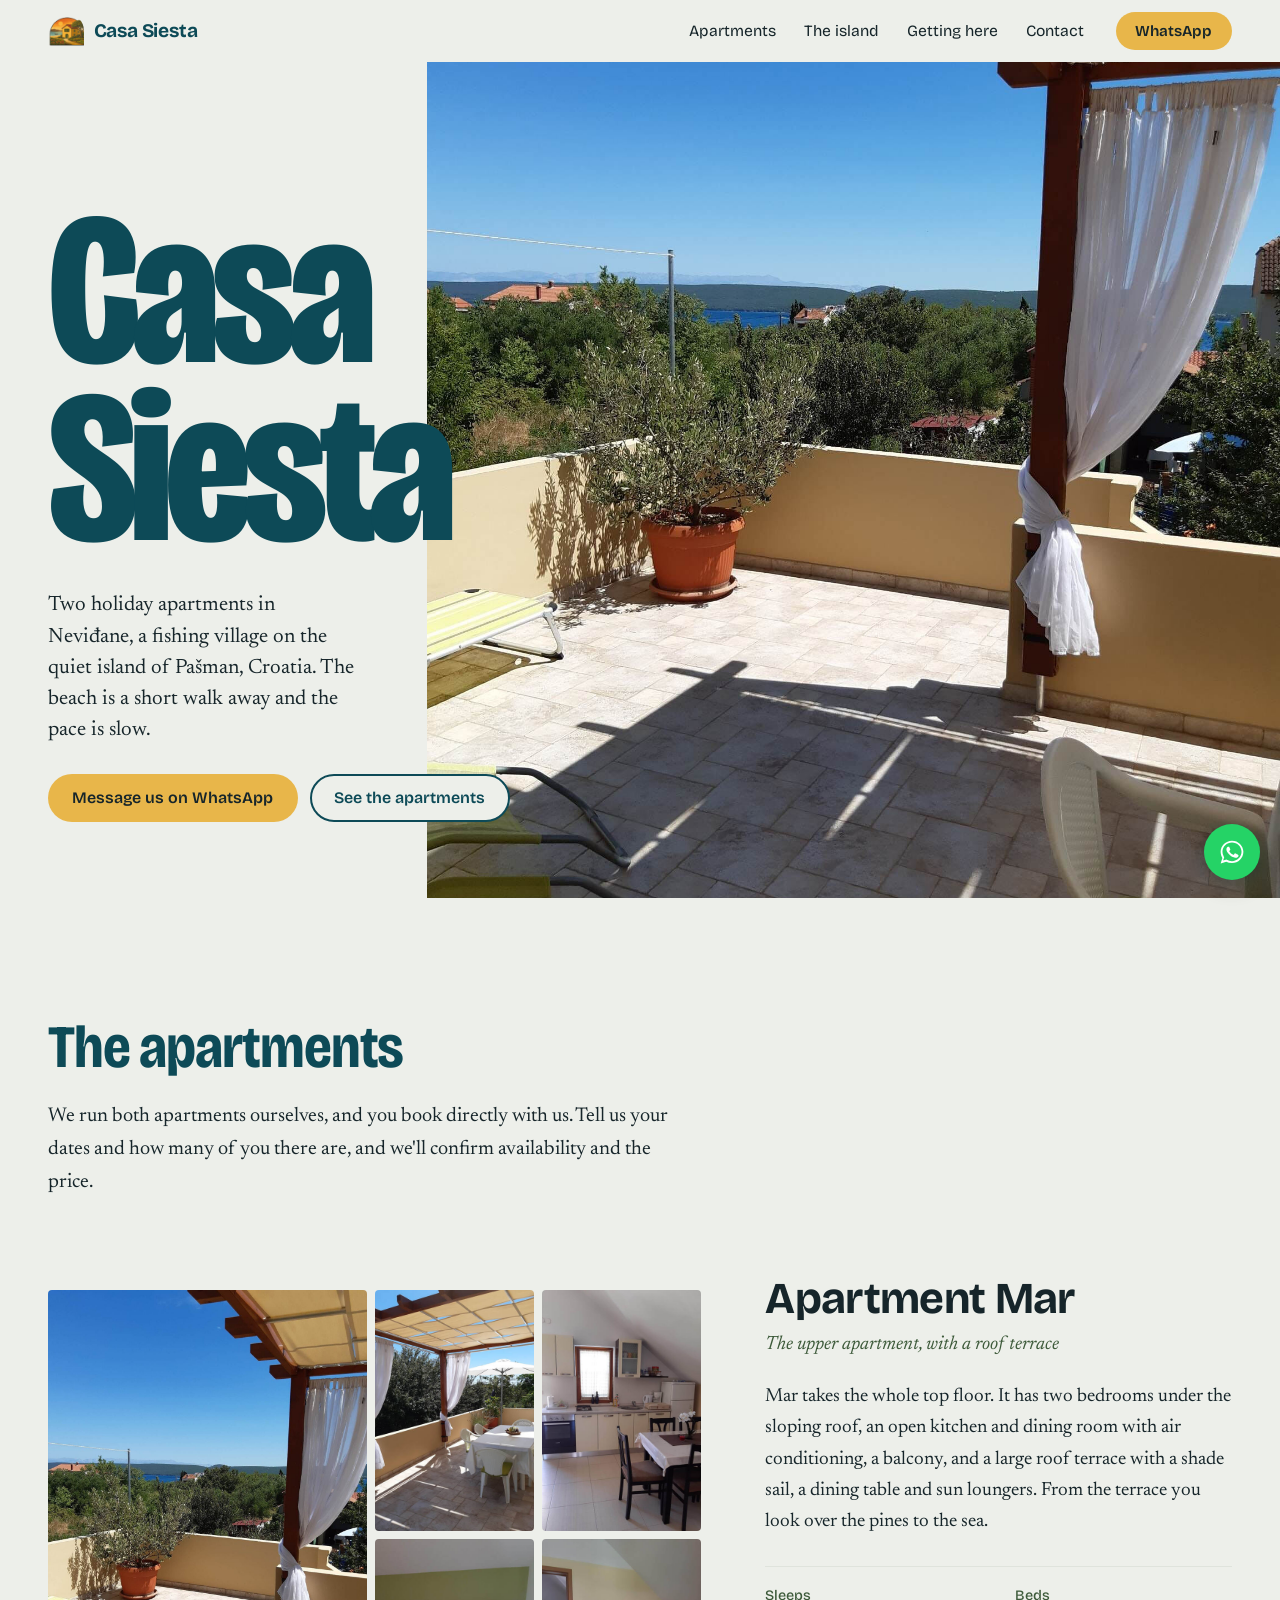
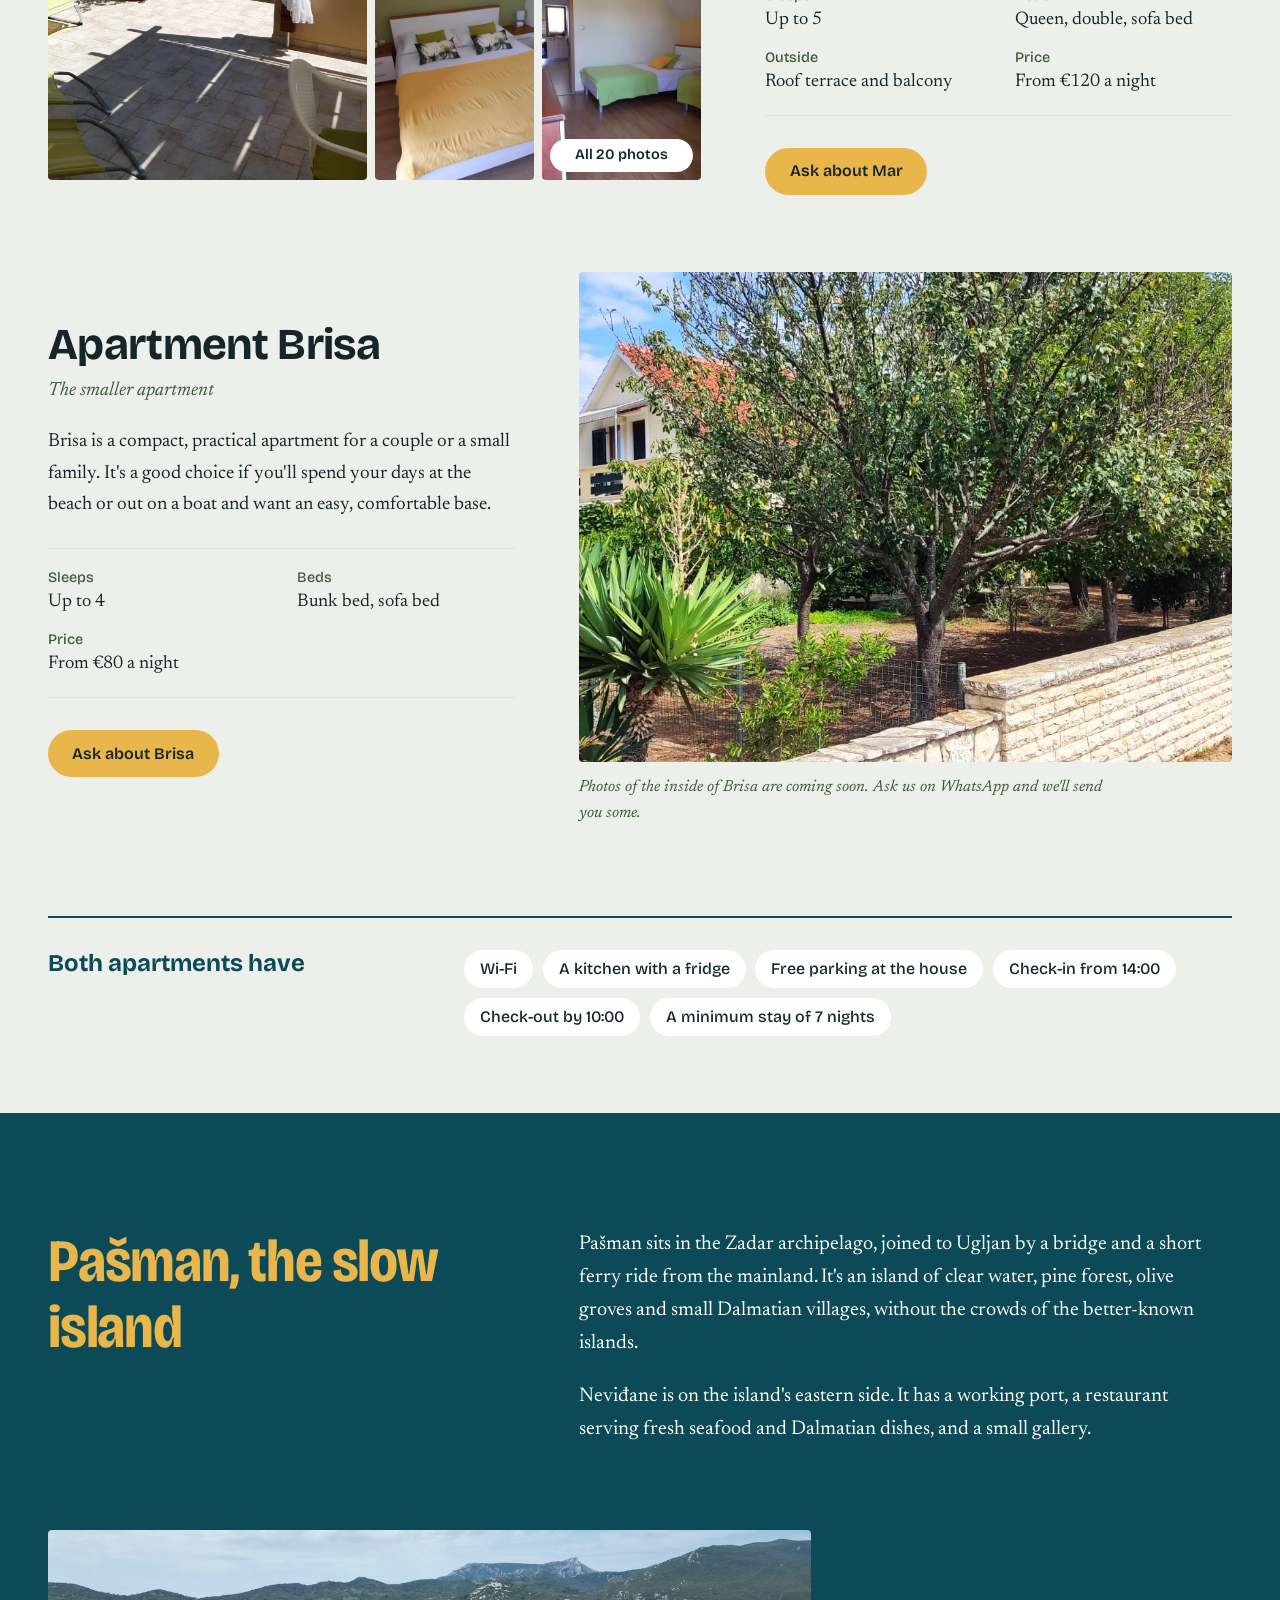
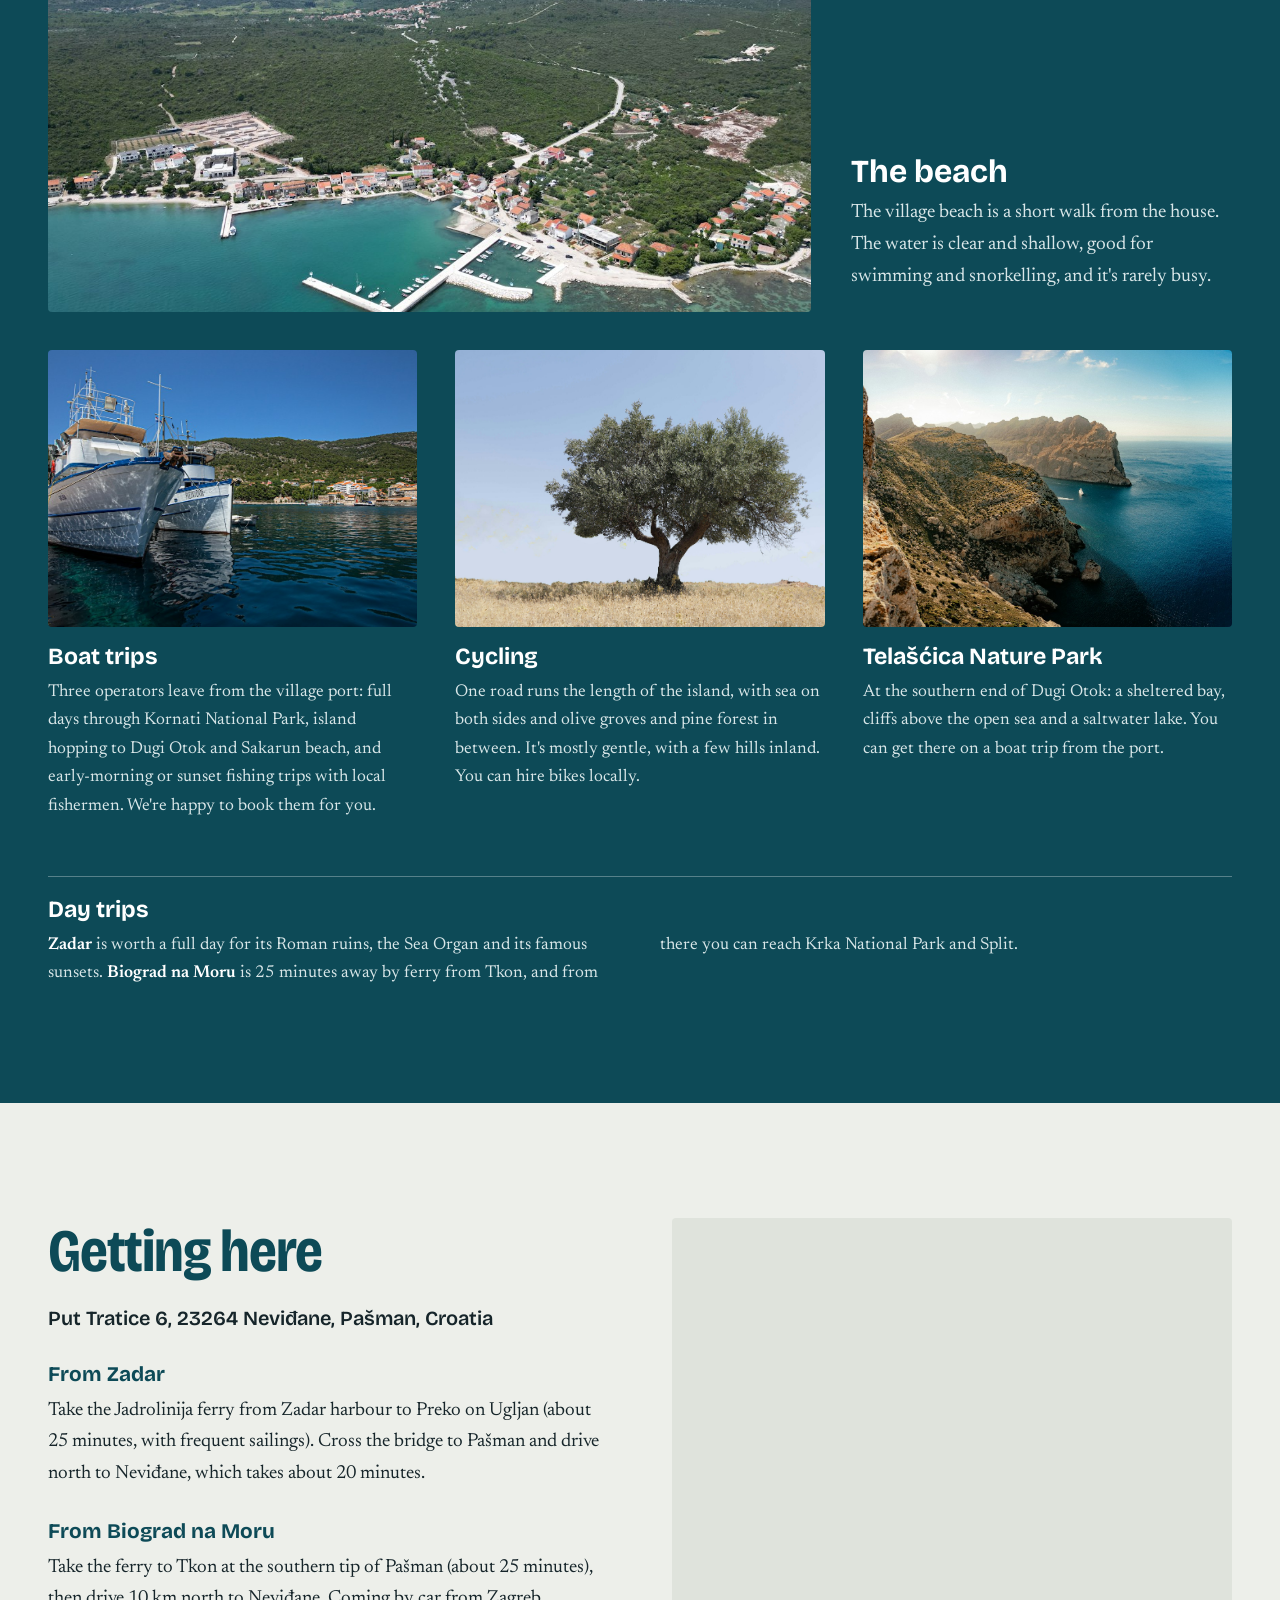
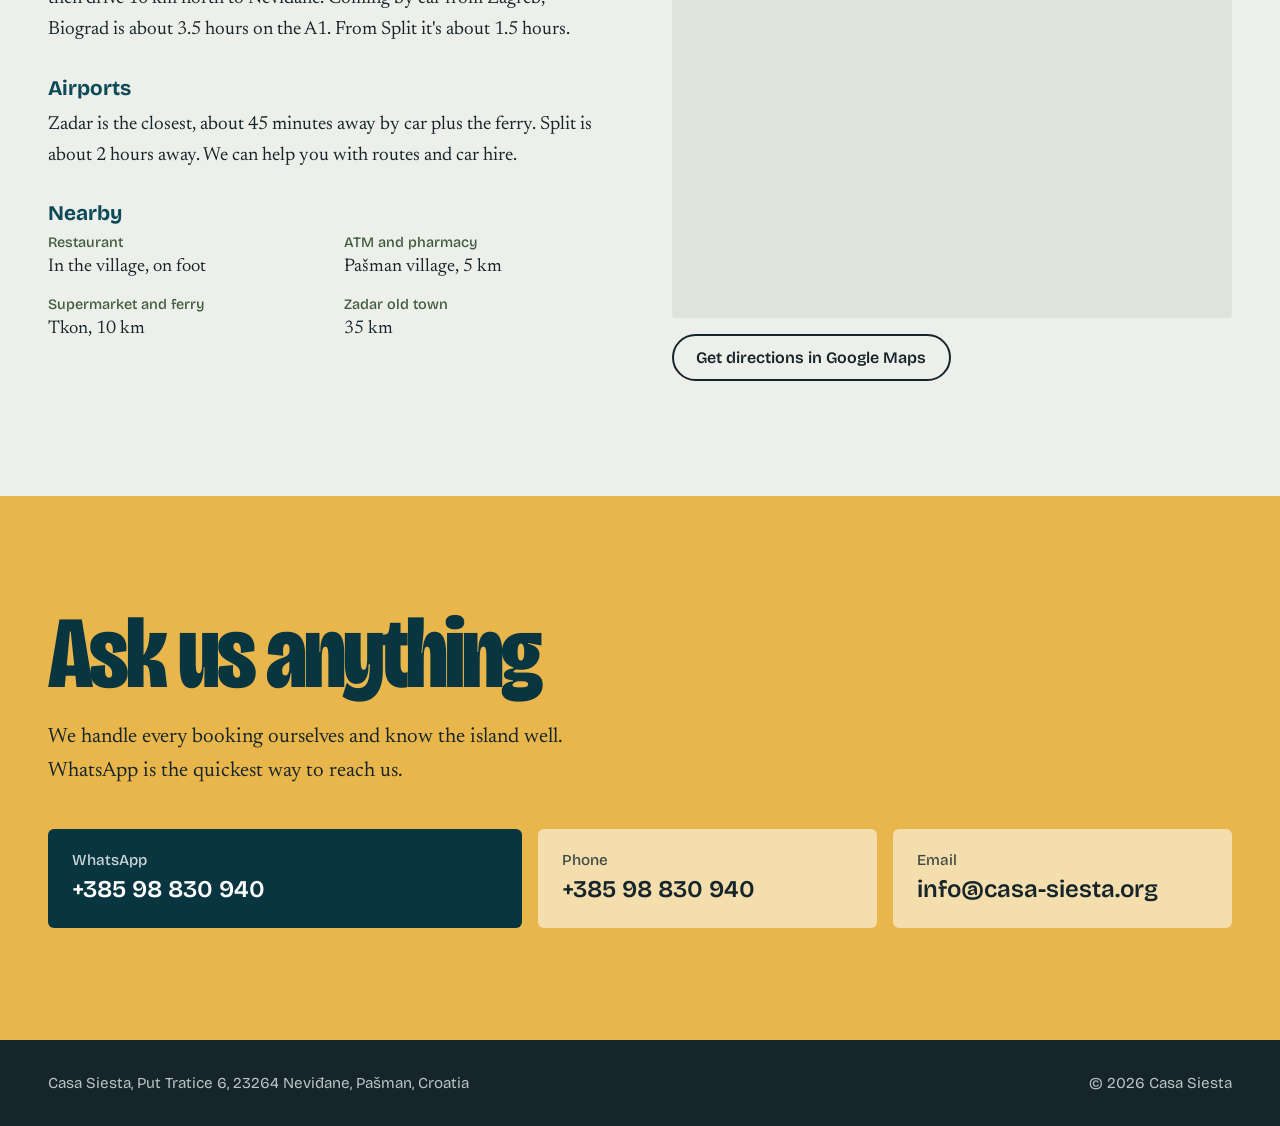
==== index.html @ 9e3a009c "Static one-page site for Casa Siesta Replaces the QloApps booking site with plain HTML/CSS for GitHu" ====
<!doctype html>
<html lang="en">
<head>
  <meta charset="utf-8">
  <meta name="viewport" content="width=device-width, initial-scale=1">
  <title>Casa Siesta: holiday apartments in Neviđane, Pašman island, Croatia</title>
  <meta name="description" content="Two family-run holiday apartments in Neviđane on Pašman island, Croatia. A sea-view roof terrace, a short walk to the beach, and no crowds. Message us on WhatsApp.">
  <link rel="canonical" href="https://casa-siesta.org/">
  <meta property="og:title" content="Casa Siesta, Pašman island">
  <meta property="og:description" content="Two holiday apartments in a quiet Dalmatian village, a short walk from the sea.">
  <meta property="og:image" content="https://casa-siesta.org/img/mar/01.jpg">
  <meta property="og:type" content="website">
  <meta name="theme-color" content="#0d4a57">
  <link rel="icon" href="img/favicon.png" type="image/png">
  <link rel="apple-touch-icon" href="img/apple-touch-icon.png">
  <link rel="preconnect" href="https://fonts.googleapis.com">
  <link rel="preconnect" href="https://fonts.gstatic.com" crossorigin>
  <link href="https://fonts.googleapis.com/css2?family=Bricolage+Grotesque:opsz,wdth,wght@12..96,75..100,400..800&family=Newsreader:ital,opsz,wght@0,6..72,400..600;1,6..72,400&display=swap" rel="stylesheet">
  <link rel="stylesheet" href="styles.css">
  <script type="application/ld+json">
  {
    "@context": "https://schema.org",
    "@type": "LodgingBusiness",
    "name": "Casa Siesta",
    "url": "https://casa-siesta.org/",
    "image": "https://casa-siesta.org/img/mar/01.jpg",
    "telephone": "+385 98 830 940",
    "email": "info@casa-siesta.org",
    "address": {
      "@type": "PostalAddress",
      "streetAddress": "Put Tratice 6",
      "postalCode": "23264",
      "addressLocality": "Neviđane",
      "addressRegion": "Zadarska županija",
      "addressCountry": "HR"
    },
    "checkinTime": "14:00",
    "checkoutTime": "10:00"
  }
  </script>
</head>
<body>
  <a class="skip" href="#apartments">Skip to the apartments</a>

  <header class="top">
    <a class="wordmark" href="#top" aria-label="Casa Siesta, back to top">
      <img src="img/apple-touch-icon.png" alt="" width="36" height="36">
      <span>Casa Siesta</span>
    </a>
    <nav aria-label="Sections">
      <a href="#apartments">Apartments</a>
      <a href="#island">The island</a>
      <a href="#getting-here">Getting here</a>
      <a href="#contact">Contact</a>
    </nav>
    <a class="btn btn-wa btn-small" href="https://wa.me/38598830940?text=Hi%2C%20I%27d%20like%20to%20ask%20about%20staying%20at%20Casa%20Siesta." target="_blank" rel="noopener">WhatsApp</a>
  </header>

  <main id="top">
    <section class="hero" aria-labelledby="hero-title">
      <img class="hero-img" src="img/hero.jpg" alt="Roof terrace with a white curtain and shade sail, looking over pine trees to the sea" fetchpriority="high">
      <div class="hero-text">
        <h1 id="hero-title">Casa<br>Siesta</h1>
        <p class="hero-lede">Two holiday apartments in Neviđane, a fishing village on the quiet island of Pašman, Croatia. The beach is a short walk away and the pace is slow.</p>
        <div class="hero-actions">
          <a class="btn btn-wa" href="https://wa.me/38598830940?text=Hi%2C%20I%27d%20like%20to%20ask%20about%20staying%20at%20Casa%20Siesta." target="_blank" rel="noopener">Message us on WhatsApp</a>
          <a class="btn btn-ghost" href="#apartments">See the apartments</a>
        </div>
      </div>
    </section>

    <section id="apartments" class="apartments" aria-labelledby="apartments-title">
      <div class="wrap">
        <h2 id="apartments-title" class="section-title">The apartments</h2>
        <p class="section-intro">We run both apartments ourselves, and you book directly with us. Tell us your dates and how many of you there are, and we'll confirm availability and the price.</p>
      </div>

      <article class="apt" aria-labelledby="mar-title">
        <div class="apt-gallery" data-gallery="mar">
          <button class="g g-main" data-index="0"><img src="img/mar/01.jpg" alt="Roof terrace with a sea view" loading="lazy"></button>
          <button class="g" data-index="1"><img src="img/mar/02-sm.jpg" alt="Shaded terrace with a dining table" loading="lazy"></button>
          <button class="g" data-index="5"><img src="img/mar/06-sm.jpg" alt="Kitchen" loading="lazy"></button>
          <button class="g" data-index="10"><img src="img/mar/11-sm.jpg" alt="Double bedroom" loading="lazy"></button>
          <button class="g g-more" data-index="13"><img src="img/mar/14-sm.jpg" alt="Twin bedroom" loading="lazy"><span>All 20 photos</span></button>
        </div>
        <div class="apt-body">
          <h3 id="mar-title">Apartment Mar</h3>
          <p class="apt-sub">The upper apartment, with a roof terrace</p>
          <p>Mar takes the whole top floor. It has two bedrooms under the sloping roof, an open kitchen and dining room with air conditioning, a balcony, and a large roof terrace with a shade sail, a dining table and sun loungers. From the terrace you look over the pines to the sea.</p>
          <dl class="facts">
            <div><dt>Sleeps</dt><dd>Up to 5</dd></div>
            <div><dt>Beds</dt><dd>Queen, double, sofa bed</dd></div>
            <div><dt>Outside</dt><dd>Roof terrace and balcony</dd></div>
            <div><dt>Price</dt><dd>From €120 a night</dd></div>
          </dl>
          <a class="btn btn-wa" href="https://wa.me/38598830940?text=Hi%2C%20I%27d%20like%20to%20ask%20about%20Apartment%20Mar." target="_blank" rel="noopener">Ask about Mar</a>
        </div>
      </article>

      <article class="apt apt-flip" aria-labelledby="brisa-title">
        <figure class="apt-single">
          <img src="img/house.jpg" alt="The house behind a stone wall, among fruit trees and agave" loading="lazy">
          <figcaption>Photos of the inside of Brisa are coming soon. Ask us on WhatsApp and we'll send you some.</figcaption>
        </figure>
        <div class="apt-body">
          <h3 id="brisa-title">Apartment Brisa</h3>
          <p class="apt-sub">The smaller apartment</p>
          <p>Brisa is a compact, practical apartment for a couple or a small family. It's a good choice if you'll spend your days at the beach or out on a boat and want an easy, comfortable base.</p>
          <dl class="facts">
            <div><dt>Sleeps</dt><dd>Up to 4</dd></div>
            <div><dt>Beds</dt><dd>Bunk bed, sofa bed</dd></div>
            <div><dt>Price</dt><dd>From €80 a night</dd></div>
          </dl>
          <a class="btn btn-wa" href="https://wa.me/38598830940?text=Hi%2C%20I%27d%20like%20to%20ask%20about%20Apartment%20Brisa." target="_blank" rel="noopener">Ask about Brisa</a>
        </div>
      </article>

      <div class="wrap">
        <div class="both">
          <h3>Both apartments have</h3>
          <ul class="amenities">
            <li>Wi-Fi</li>
            <li>A kitchen with a fridge</li>
            <li>Free parking at the house</li>
            <li>Check-in from 14:00</li>
            <li>Check-out by 10:00</li>
            <li>A minimum stay of 7 nights</li>
          </ul>
        </div>
      </div>
    </section>

    <section id="island" class="island" aria-labelledby="island-title">
      <div class="wrap island-head">
        <h2 id="island-title" class="section-title">Pašman, the slow island</h2>
        <div class="island-intro">
          <p>Pašman sits in the Zadar archipelago, joined to Ugljan by a bridge and a short ferry ride from the mainland. It's an island of clear water, pine forest, olive groves and small Dalmatian villages, without the crowds of the better-known islands.</p>
          <p>Neviđane is on the island's eastern side. It has a working port, a restaurant serving fresh seafood and Dalmatian dishes, and a small gallery.</p>
        </div>
      </div>

      <div class="wrap things">
        <article class="thing thing-wide">
          <img src="img/island/village.jpg" alt="Aerial view of a village harbour on Pašman" loading="lazy">
          <div>
            <h3>The beach</h3>
            <p>The village beach is a short walk from the house. The water is clear and shallow, good for swimming and snorkelling, and it's rarely busy.</p>
          </div>
        </article>
        <article class="thing">
          <img src="img/island/boats.jpg" alt="Excursion boats moored in clear water" loading="lazy">
          <div>
            <h3>Boat trips</h3>
            <p>Three operators leave from the village port: full days through Kornati National Park, island hopping to Dugi Otok and Sakarun beach, and early-morning or sunset fishing trips with local fishermen. We're happy to book them for you.</p>
          </div>
        </article>
        <article class="thing">
          <img src="img/island/olive.jpg" alt="A lone olive tree in a dry summer field" loading="lazy">
          <div>
            <h3>Cycling</h3>
            <p>One road runs the length of the island, with sea on both sides and olive groves and pine forest in between. It's mostly gentle, with a few hills inland. You can hire bikes locally.</p>
          </div>
        </article>
        <article class="thing">
          <img src="img/island/telascica.jpg" alt="Cliffs dropping into the open sea" loading="lazy">
          <div>
            <h3>Telašćica Nature Park</h3>
            <p>At the southern end of Dugi Otok: a sheltered bay, cliffs above the open sea and a saltwater lake. You can get there on a boat trip from the port.</p>
          </div>
        </article>
        <article class="thing thing-text">
          <div>
            <h3>Day trips</h3>
            <p><strong>Zadar</strong> is worth a full day for its Roman ruins, the Sea Organ and its famous sunsets. <strong>Biograd na Moru</strong> is 25 minutes away by ferry from Tkon, and from there you can reach Krka National Park and Split.</p>
          </div>
        </article>
      </div>
    </section>

    <section id="getting-here" class="getting" aria-labelledby="getting-title">
      <div class="wrap getting-grid">
        <div>
          <h2 id="getting-title" class="section-title">Getting here</h2>
          <p class="address">Put Tratice 6, 23264 Neviđane, Pašman, Croatia</p>

          <h3>From Zadar</h3>
          <p>Take the Jadrolinija ferry from Zadar harbour to Preko on Ugljan (about 25 minutes, with frequent sailings). Cross the bridge to Pašman and drive north to Neviđane, which takes about 20 minutes.</p>

          <h3>From Biograd na Moru</h3>
          <p>Take the ferry to Tkon at the southern tip of Pašman (about 25 minutes), then drive 10 km north to Neviđane. Coming by car from Zagreb, Biograd is about 3.5 hours on the A1. From Split it's about 1.5 hours.</p>

          <h3>Airports</h3>
          <p>Zadar is the closest, about 45 minutes away by car plus the ferry. Split is about 2 hours away. We can help you with routes and car hire.</p>

          <h3>Nearby</h3>
          <dl class="nearby">
            <div><dt>Restaurant</dt><dd>In the village, on foot</dd></div>
            <div><dt>ATM and pharmacy</dt><dd>Pašman village, 5 km</dd></div>
            <div><dt>Supermarket and ferry</dt><dd>Tkon, 10 km</dd></div>
            <div><dt>Zadar old town</dt><dd>35 km</dd></div>
          </dl>
        </div>
        <div class="map">
          <iframe title="Map showing Casa Siesta in Neviđane" src="https://maps.google.com/maps?q=Put+Tratice+6,+Nevi%C4%91ane,+Pa%C5%A1man,+Croatia&z=14&output=embed" loading="lazy" referrerpolicy="no-referrer-when-downgrade"></iframe>
          <a class="btn btn-ghost-dark" href="https://www.google.com/maps/dir/?api=1&destination=Put+Tratice+6%2C+23264+Nevi%C4%91ane%2C+Croatia" target="_blank" rel="noopener">Get directions in Google Maps</a>
        </div>
      </div>
    </section>

    <section id="contact" class="contact" aria-labelledby="contact-title">
      <div class="wrap">
        <h2 id="contact-title">Ask us anything</h2>
        <p class="contact-lede">We handle every booking ourselves and know the island well. WhatsApp is the quickest way to reach us.</p>
        <div class="contact-ways">
          <a class="way way-wa" href="https://wa.me/38598830940?text=Hi%2C%20I%27d%20like%20to%20ask%20about%20staying%20at%20Casa%20Siesta." target="_blank" rel="noopener">
            <span class="way-label">WhatsApp</span>
            <span class="way-value">+385 98 830 940</span>
          </a>
          <a class="way" href="tel:+38598830940">
            <span class="way-label">Phone</span>
            <span class="way-value">+385 98 830 940</span>
          </a>
          <a class="way" href="mailto:info@casa-siesta.org">
            <span class="way-label">Email</span>
            <span class="way-value">info@casa-siesta.org</span>
          </a>
        </div>
      </div>
    </section>
  </main>

  <footer class="foot">
    <div class="wrap">
      <p>Casa Siesta, Put Tratice 6, 23264 Neviđane, Pašman, Croatia</p>
      <p>© 2026 Casa Siesta</p>
    </div>
  </footer>

  <a class="wa-float" href="https://wa.me/38598830940?text=Hi%2C%20I%27d%20like%20to%20ask%20about%20staying%20at%20Casa%20Siesta." target="_blank" rel="noopener" aria-label="Message us on WhatsApp">
    <svg viewBox="0 0 32 32" width="28" height="28" aria-hidden="true"><path fill="currentColor" d="M16 3C8.8 3 3 8.7 3 15.8c0 2.5.7 4.9 2 7L3 29l6.4-2a13.2 13.2 0 0 0 6.6 1.7c7.2 0 13-5.7 13-12.9S23.2 3 16 3Zm0 23.5c-2.1 0-4.1-.6-5.9-1.6l-.4-.3-3.8 1.2 1.2-3.7-.3-.4a10.5 10.5 0 0 1-1.7-5.9C5.1 10 10 5.2 16 5.2S26.9 10 26.9 15.8 22 26.5 16 26.5Zm6-7.9c-.3-.2-1.9-1-2.2-1-.3-.1-.5-.2-.7.2l-1 1.2c-.2.2-.4.2-.7.1a8.9 8.9 0 0 1-4.4-3.8c-.3-.6.3-.5 1-1.8.1-.2 0-.4 0-.6l-1-2.4c-.3-.6-.5-.5-.7-.5h-.6c-.2 0-.6.1-.9.4-.3.3-1.2 1.1-1.2 2.8s1.2 3.2 1.4 3.4c.2.2 2.4 3.7 5.9 5.2 2.2.9 3 1 4.1.8.7-.1 1.9-.8 2.2-1.5.3-.8.3-1.4.2-1.5l-.6-.4Z"/></svg>
  </a>

  <dialog class="lightbox" aria-label="Photos of Apartment Mar">
    <button class="lb-close" aria-label="Close photos">×</button>
    <button class="lb-prev" aria-label="Previous photo">‹</button>
    <figure>
      <img src="" alt="">
      <figcaption></figcaption>
    </figure>
    <button class="lb-next" aria-label="Next photo">›</button>
  </dialog>

  <script src="script.js" defer></script>
</body>
</html>
---- styles.css ----
:root {
  --stone: #edefea;
  --stone-deep: #dfe3dc;
  --sea: #0d4a57;
  --sea-deep: #083540;
  --pine: #3d5a3a;
  --awning: #e8b64a;
  --ink: #16252a;
  --white: #ffffff;
  --wa: #25d366;

  --sans: "Bricolage Grotesque", system-ui, sans-serif;
  --serif: "Newsreader", Georgia, serif;

  --wrap: 80rem;
  --gutter: clamp(1.25rem, 4vw, 3rem);
}

*, *::before, *::after { box-sizing: border-box; }

html { scroll-behavior: smooth; scroll-padding-top: 5rem; }

body {
  margin: 0;
  background: var(--stone);
  color: var(--ink);
  font: 400 1.1875rem/1.65 var(--serif);
  -webkit-font-smoothing: antialiased;
}

img { display: block; max-width: 100%; }

h1, h2, h3 { font-family: var(--sans); margin: 0; line-height: 1.1; }

p { margin: 0 0 1em; }

a { color: inherit; }

:focus-visible { outline: 3px solid var(--awning); outline-offset: 3px; }

.skip {
  position: absolute; left: 1rem; top: -4rem; z-index: 100;
  background: var(--ink); color: var(--white); padding: .6rem 1rem;
  font-family: var(--sans);
}
.skip:focus { top: 1rem; }

.wrap { max-width: var(--wrap); margin: 0 auto; padding: 0 var(--gutter); }

/* Header */

.top {
  position: sticky; top: 0; z-index: 50;
  display: flex; align-items: center; gap: 2rem;
  padding: .75rem var(--gutter);
  background: rgba(237, 239, 234, .92);
  backdrop-filter: blur(10px);
  font-family: var(--sans);
}
.wordmark {
  display: flex; align-items: center; gap: .6rem;
  text-decoration: none; font-weight: 700; font-size: 1.2rem; letter-spacing: -.01em;
  color: var(--sea);
}
.wordmark img { border-radius: 50% 50% 4px 4px; }
.top nav { display: flex; gap: 1.75rem; margin-left: auto; }
.top nav a { text-decoration: none; font-size: .98rem; color: var(--ink); }
.top nav a:hover { color: var(--sea); text-decoration: underline; text-underline-offset: .3em; }

/* Buttons */

.btn {
  display: inline-flex; align-items: center; justify-content: center;
  padding: .85rem 1.4rem; border-radius: 999px;
  font: 600 1rem/1 var(--sans); text-decoration: none;
  border: 2px solid transparent;
  transition: background-color .15s, color .15s;
}
.btn-wa { background: var(--awning); color: var(--ink); }
.btn-wa:hover { background: #f2c868; }
.btn-ghost { border-color: var(--sea); color: var(--sea); background: var(--stone); }
.btn-ghost:hover { background: var(--sea); color: var(--white); }
.btn-ghost-dark { border-color: var(--ink); color: var(--ink); margin-top: 1rem; }
.btn-ghost-dark:hover { background: var(--ink); color: var(--white); }
.btn-small { padding: .6rem 1.1rem; font-size: .95rem; }

/* Hero: the one loud moment on the page */

.hero {
  display: grid;
  grid-template-columns: minmax(0, 1fr) minmax(0, 2fr);
  grid-template-rows: minmax(0, 1fr);
  height: clamp(36rem, calc(100svh - 4rem), 56rem);
  position: relative;
}
.hero-img {
  grid-column: 2; grid-row: 1;
  width: 100%; height: 100%; object-fit: cover; object-position: 50% 60%;
}
.hero-text {
  grid-column: 1 / -1; grid-row: 1;
  align-self: end;
  pointer-events: none;
  padding: 3rem var(--gutter) clamp(2.5rem, 6vw, 5rem);
  position: relative; z-index: 2;
}
.hero h1 {
  font-size: clamp(5rem, min(17vw, 27svh), 17rem);
  white-space: nowrap;
  font-weight: 800;
  font-variation-settings: "wdth" 75;
  line-height: .82;
  letter-spacing: -.035em;
  color: var(--sea);
  margin-bottom: 2rem;
}
.hero-lede { font-size: 1.3rem; line-height: 1.5; max-width: 28ch; }
.hero-actions, .hero-lede { pointer-events: auto; }
.hero-actions { display: flex; flex-wrap: wrap; gap: .75rem; margin-top: 1.75rem; }

/* Sections */

.section-title {
  font-size: clamp(2.4rem, 5vw, 3.75rem);
  font-weight: 700;
  font-variation-settings: "wdth" 85;
  letter-spacing: -.02em;
  color: var(--sea);
  margin-bottom: 1.25rem;
}
.section-intro { max-width: 40rem; font-size: 1.25rem; }

.apartments { padding: clamp(4rem, 9vw, 8rem) 0 clamp(3rem, 6vw, 5rem); }

.apt {
  display: grid;
  grid-template-columns: minmax(0, 7fr) minmax(0, 5fr);
  gap: clamp(2rem, 5vw, 4.5rem);
  align-items: center;
  max-width: var(--wrap); margin: clamp(3rem, 6vw, 5rem) auto 0;
  padding: 0 var(--gutter);
}
.apt-flip { grid-template-columns: minmax(0, 5fr) minmax(0, 7fr); }
.apt-flip .apt-single { order: 2; }

.apt-body h3 {
  font-size: clamp(2rem, 3.5vw, 2.75rem);
  font-weight: 700; letter-spacing: -.015em;
}
.apt-sub { font-style: italic; color: var(--pine); margin: .35rem 0 1.25rem; font-size: 1.2rem; }
.apt-body > p:not(.apt-sub) { max-width: 36rem; }

.facts {
  display: grid; grid-template-columns: 1fr 1fr; gap: 1rem 2rem;
  margin: 1.75rem 0 2rem; padding: 1.25rem 0;
  border-top: 1px solid var(--stone-deep); border-bottom: 1px solid var(--stone-deep);
}
.facts dt, .nearby dt { font: 500 .9rem/1.3 var(--sans); color: var(--pine); }
.facts dd, .nearby dd { margin: .15rem 0 0; font-size: 1.15rem; line-height: 1.35; }

.apt-gallery {
  display: grid;
  grid-template-columns: 2fr 1fr 1fr;
  grid-template-rows: repeat(2, minmax(0, 1fr));
  gap: .5rem;
  aspect-ratio: 4 / 3;
}
.g {
  position: relative; padding: 0; border: 0; cursor: zoom-in;
  background: var(--stone-deep); overflow: hidden; border-radius: 4px;
}
.g img { width: 100%; height: 100%; object-fit: cover; transition: transform .4s ease; }
.g:hover img { transform: scale(1.03); }
.g-main { grid-row: span 2; }
.g-more span {
  position: absolute; inset: auto .5rem .5rem .5rem;
  background: var(--white); color: var(--ink);
  font: 600 .9rem/1 var(--sans); padding: .6rem .5rem; border-radius: 999px;
}

.apt-single { margin: 0; }
.apt-single img { width: 100%; border-radius: 4px; aspect-ratio: 4 / 3; object-fit: cover; }
.apt-single figcaption { font-size: 1rem; font-style: italic; color: var(--pine); margin-top: .75rem; max-width: 34rem; }

.both {
  margin-top: clamp(3.5rem, 7vw, 6rem);
  display: grid; grid-template-columns: minmax(0, 1fr) minmax(0, 2fr); gap: 2rem;
  padding-top: 2rem; border-top: 2px solid var(--sea);
}
.both h3 { font-size: 1.5rem; font-weight: 700; color: var(--sea); }
.amenities {
  list-style: none; margin: 0; padding: 0;
  display: flex; flex-wrap: wrap; gap: .6rem;
}
.amenities li {
  font: 500 1rem/1 var(--sans);
  padding: .7rem 1rem; border-radius: 999px;
  background: var(--white);
}

/* Island */

.island { background: var(--sea); color: var(--white); padding: clamp(4rem, 9vw, 8rem) 0; }
.island .section-title { color: var(--awning); }
.island-head {
  display: grid; grid-template-columns: minmax(0, 5fr) minmax(0, 7fr); gap: 2rem 4rem;
  margin-bottom: clamp(2.5rem, 5vw, 4rem);
}
.island-intro { font-size: 1.25rem; max-width: 40rem; }

.things {
  display: grid; grid-template-columns: repeat(3, minmax(0, 1fr));
  gap: clamp(1.5rem, 3vw, 2.5rem);
}
.thing img { width: 100%; aspect-ratio: 4 / 3; object-fit: cover; border-radius: 4px; margin-bottom: 1.1rem; }
.thing h3 { font-size: 1.45rem; font-weight: 700; margin-bottom: .5rem; }
.thing p { font-size: 1.08rem; color: #d8e6e8; }
.thing-wide {
  grid-column: span 3;
  display: grid; grid-template-columns: minmax(0, 2fr) minmax(0, 1fr); gap: 2.5rem; align-items: end;
}
.thing-wide img { aspect-ratio: 16 / 8; margin: 0; }
.thing-wide h3 { font-size: 2rem; }
.thing-wide p { font-size: 1.2rem; }
.thing-text { grid-column: span 3; columns: 2; column-gap: 2.5rem; align-self: end; border-top: 1px solid rgba(255,255,255,.3); padding-top: 1.25rem; }
.thing-text h3 { column-span: all; }
.thing-text strong { color: var(--white); font-weight: 600; }

/* Getting here */

.getting { padding: clamp(4rem, 9vw, 8rem) 0; }
.getting-grid { display: grid; grid-template-columns: minmax(0, 1fr) minmax(0, 1fr); gap: clamp(2rem, 5vw, 5rem); }
.getting h3 { font-size: 1.3rem; font-weight: 700; margin: 2rem 0 .5rem; color: var(--sea); }
.getting p { max-width: 36rem; }
.address { font: 600 1.25rem/1.4 var(--sans); }
.nearby { display: grid; grid-template-columns: 1fr 1fr; gap: 1rem 2rem; margin: 0; }
.map { position: sticky; top: 6rem; align-self: start; }
.map iframe {
  display: block; width: 100%; aspect-ratio: 4 / 5; border: 0; border-radius: 4px;
  background: var(--stone-deep);
}

/* Contact */

.contact { background: var(--awning); padding: clamp(4rem, 9vw, 7rem) 0; }
.contact h2 {
  font-size: clamp(3rem, 8vw, 6.5rem); font-weight: 800;
  font-variation-settings: "wdth" 75; letter-spacing: -.03em; line-height: .9;
  color: var(--sea-deep); margin-bottom: 1.25rem;
}
.contact-lede { font-size: 1.3rem; max-width: 36rem; }
.contact-ways {
  display: grid; grid-template-columns: 1.4fr 1fr 1fr; gap: 1rem; margin-top: 2.5rem;
}
.way {
  display: flex; flex-direction: column; gap: .4rem;
  padding: 1.5rem; border-radius: 6px; text-decoration: none;
  background: rgba(255, 255, 255, .55);
  transition: background-color .15s;
}
.way:hover { background: var(--white); }
.way-wa { background: var(--sea-deep); color: var(--white); }
.way-wa:hover { background: var(--sea); }
.way-label { font: 500 .95rem/1 var(--sans); opacity: .8; }
.way-value { font: 600 clamp(1.15rem, 2vw, 1.5rem)/1.2 var(--sans); overflow-wrap: anywhere; }

.foot { background: var(--ink); color: #b9c4c6; padding: 2rem 0; font: 400 .95rem/1.5 var(--sans); }
.foot .wrap { display: flex; flex-wrap: wrap; justify-content: space-between; gap: .5rem 2rem; }
.foot p { margin: 0; }

/* Floating WhatsApp */

.wa-float {
  position: fixed; right: 1.25rem; bottom: 1.25rem; z-index: 60;
  width: 3.5rem; height: 3.5rem; border-radius: 50%;
  display: grid; place-items: center;
  background: var(--wa); color: var(--white);
  box-shadow: 0 6px 20px rgba(8, 53, 64, .3);
}

/* Lightbox */

.lightbox {
  width: 100vw; height: 100vh; max-width: none; max-height: none;
  margin: 0; padding: 0; border: 0;
  background: rgba(8, 20, 24, .96); color: var(--white);
}
.lightbox[open] { display: grid; grid-template-columns: 4rem 1fr 4rem; align-items: center; }
.lightbox::backdrop { background: transparent; }
.lightbox figure { margin: 0; height: 100vh; display: flex; flex-direction: column; align-items: center; justify-content: center; padding: 3rem 0; }
.lightbox img { max-height: calc(100vh - 7rem); max-width: 100%; object-fit: contain; border-radius: 4px; }
.lightbox figcaption { font: 400 1rem/1.4 var(--sans); margin-top: .9rem; color: #c9d4d6; }
.lightbox button {
  background: none; border: 0; color: var(--white); cursor: pointer;
  font: 300 3rem/1 var(--sans); padding: .5rem; height: 100%;
}
.lightbox button:hover { color: var(--awning); }
.lb-close { position: absolute; top: .75rem; right: 1rem; height: auto !important; z-index: 2; }

/* Responsive */

@media (max-width: 960px) {
  .top nav { display: none; }
  .top .btn-small { margin-left: auto; }

  .hero { grid-template-columns: 1fr; grid-template-rows: auto auto; height: auto; }
  .hero-img { grid-column: 1; height: clamp(20rem, 62svh, 34rem); }
  .hero-text { grid-column: 1; grid-row: 2; padding-top: 0; }
  .hero h1 { margin: -.62em 0 1.5rem; margin-right: 0; font-size: clamp(5rem, 24vw, 10rem); }

  .apt, .apt-flip { grid-template-columns: 1fr; }
  .apt-flip .apt-single { order: 0; }
  .both, .island-head, .getting-grid { grid-template-columns: 1fr; }
  .things { grid-template-columns: 1fr 1fr; }
  .thing-wide, .thing-text { grid-column: span 3; columns: 2; column-gap: 2.5rem; }
  .contact-ways { grid-template-columns: 1fr; }
  .map { position: static; }
  .map iframe { aspect-ratio: 4 / 3; }
}

@media (max-width: 600px) {
  body { font-size: 1.1rem; }
  .things { grid-template-columns: 1fr; }
  .thing-wide, .thing-text { grid-column: auto; grid-template-columns: 1fr; gap: 1.1rem; }
  .thing-wide img { aspect-ratio: 4 / 3; }
  .apt-gallery { grid-template-columns: 1fr 1fr; grid-template-rows: auto; aspect-ratio: auto; }
  .g-main { grid-column: span 2; grid-row: auto; aspect-ratio: 4 / 3; }
  .g { aspect-ratio: 1; }
  .g-main { aspect-ratio: 4 / 3; }
  .facts, .nearby { grid-template-columns: 1fr; }
  .lightbox[open] { grid-template-columns: 2.5rem 1fr 2.5rem; }
}

@media (prefers-reduced-motion: reduce) {
  html { scroll-behavior: auto; }
  * { transition: none !important; }
}
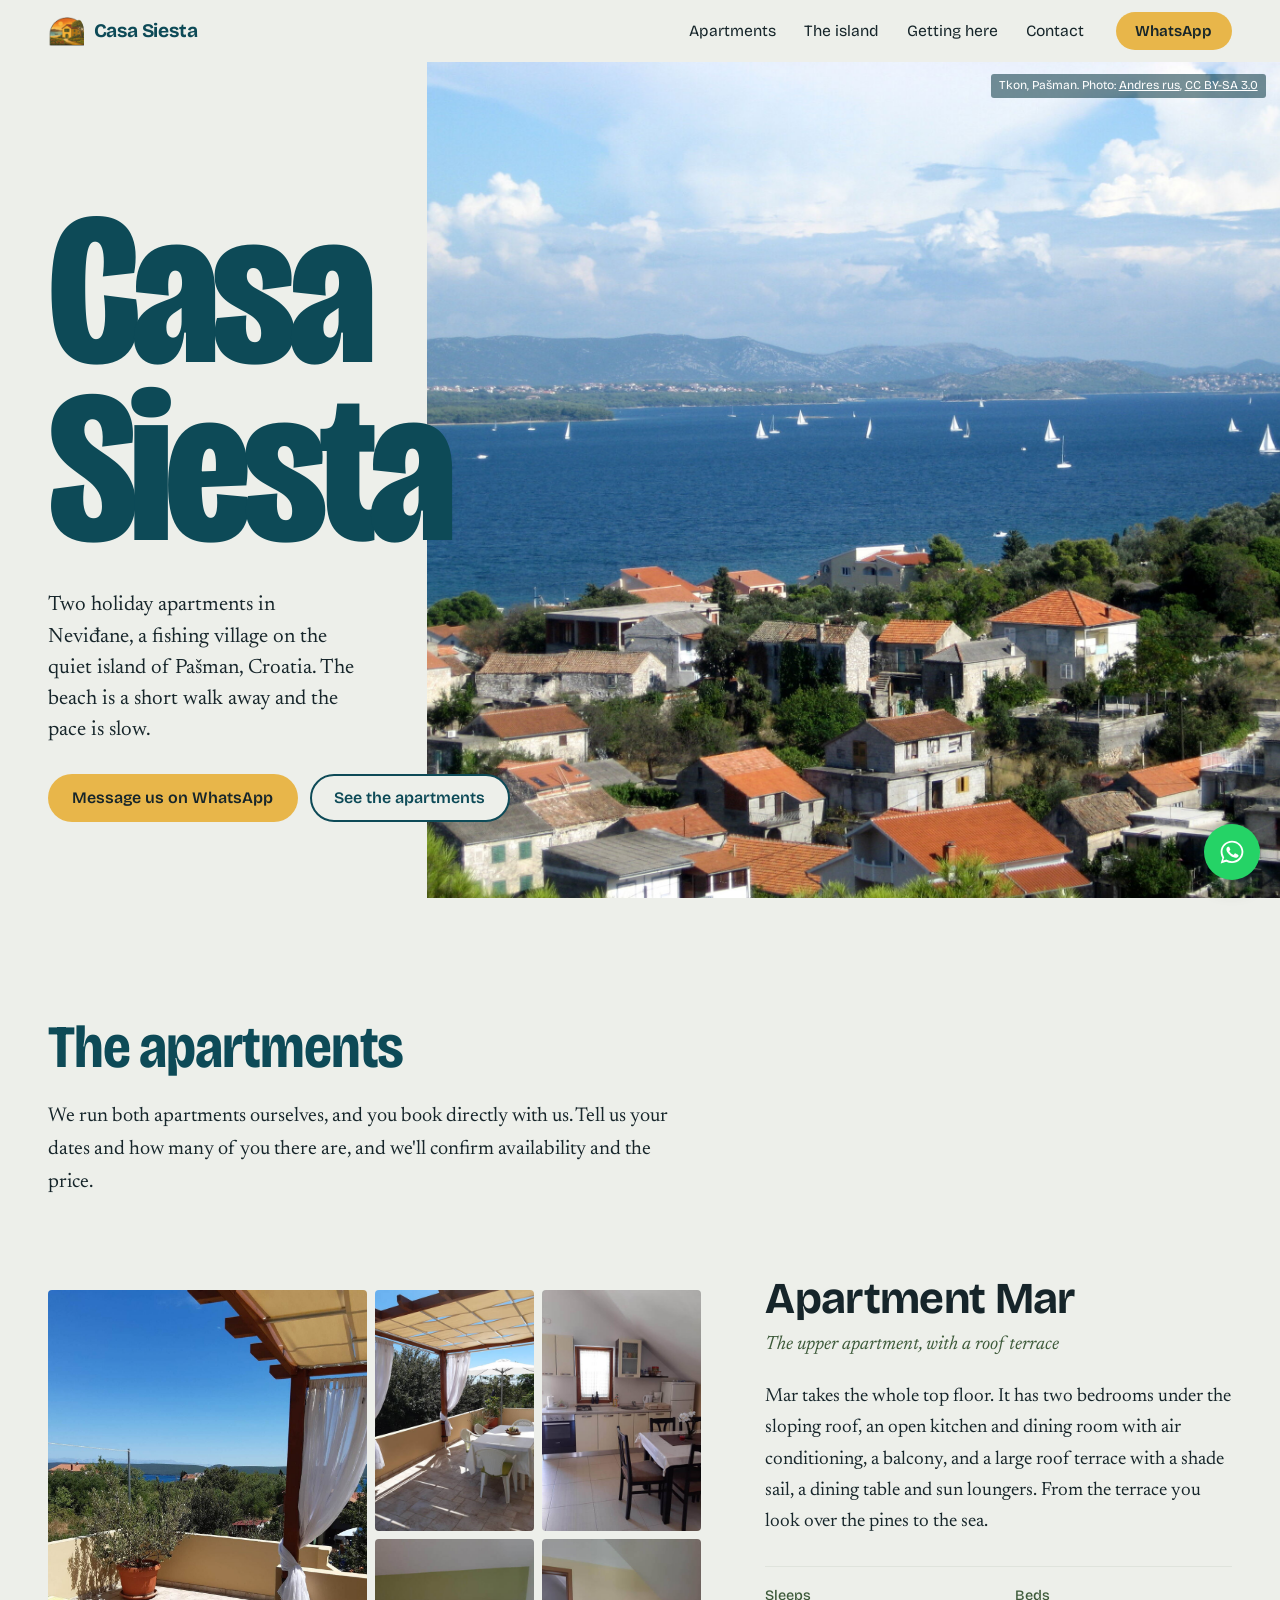
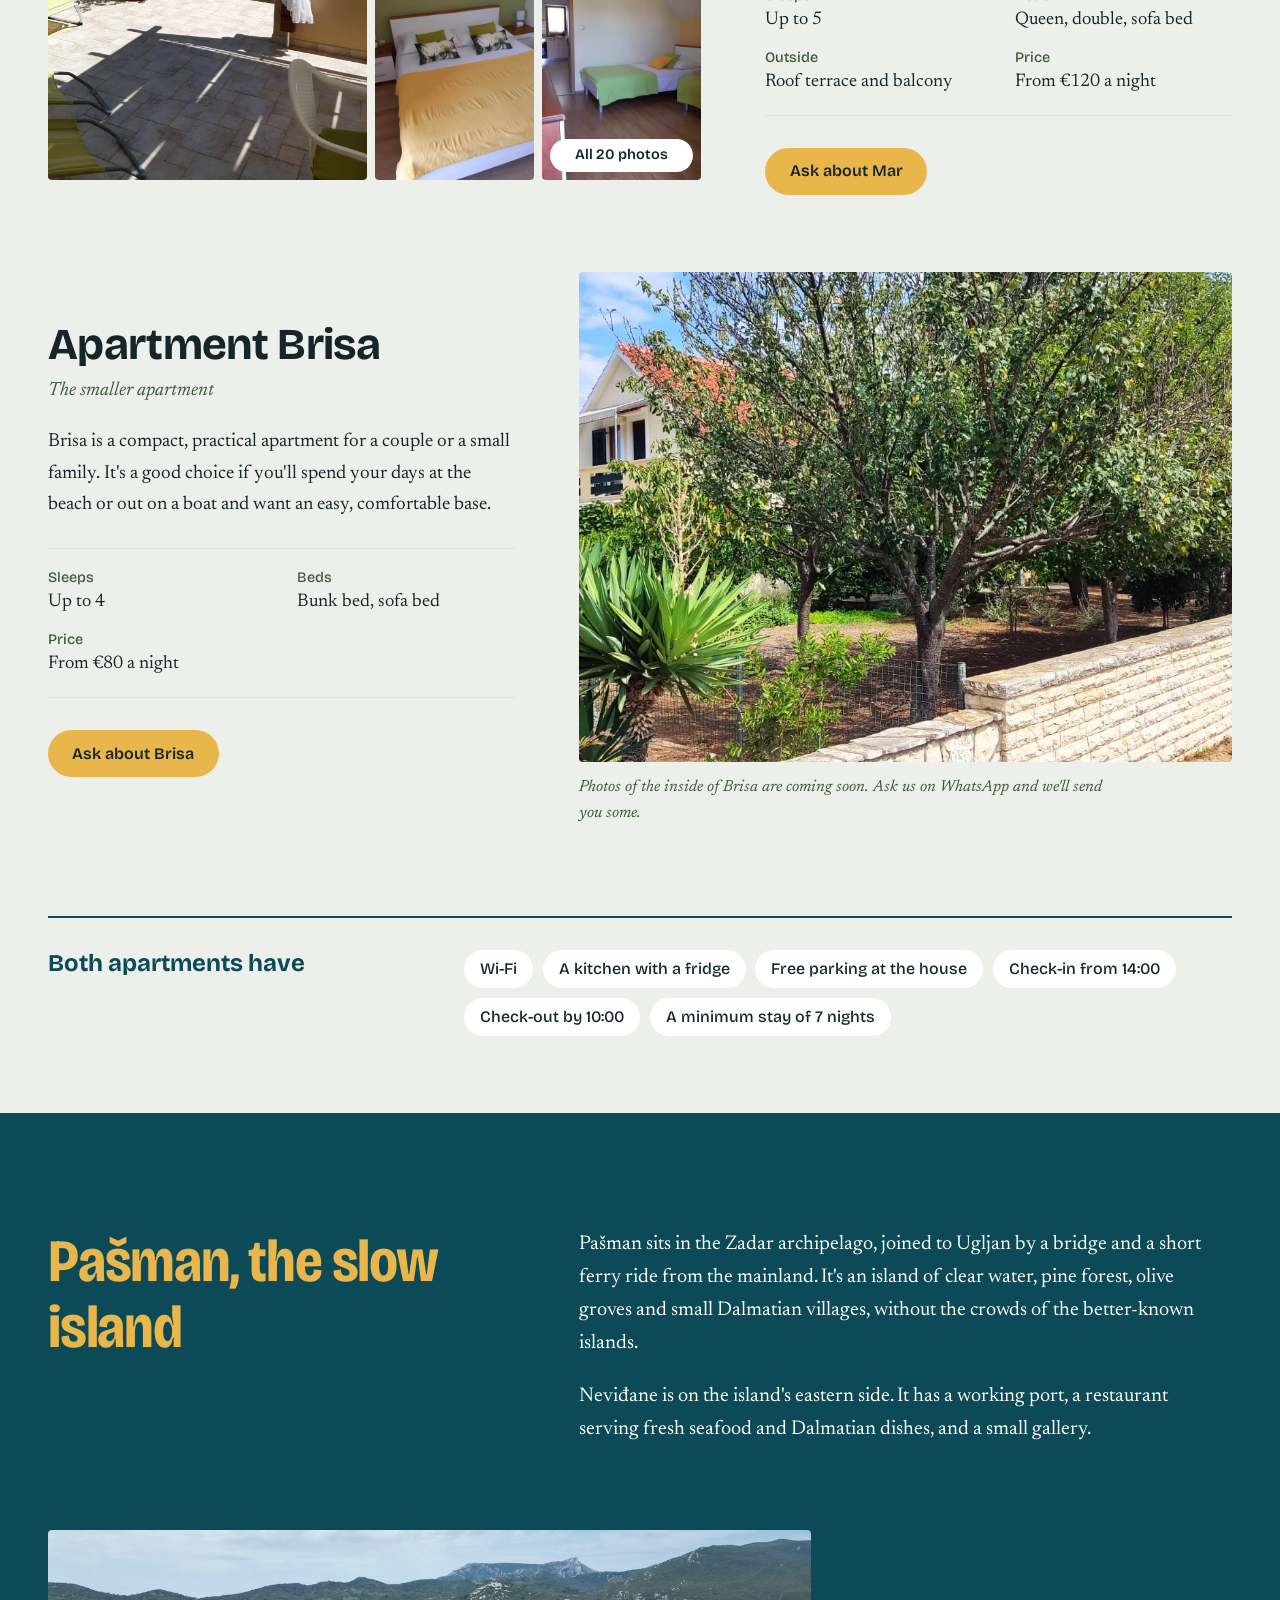
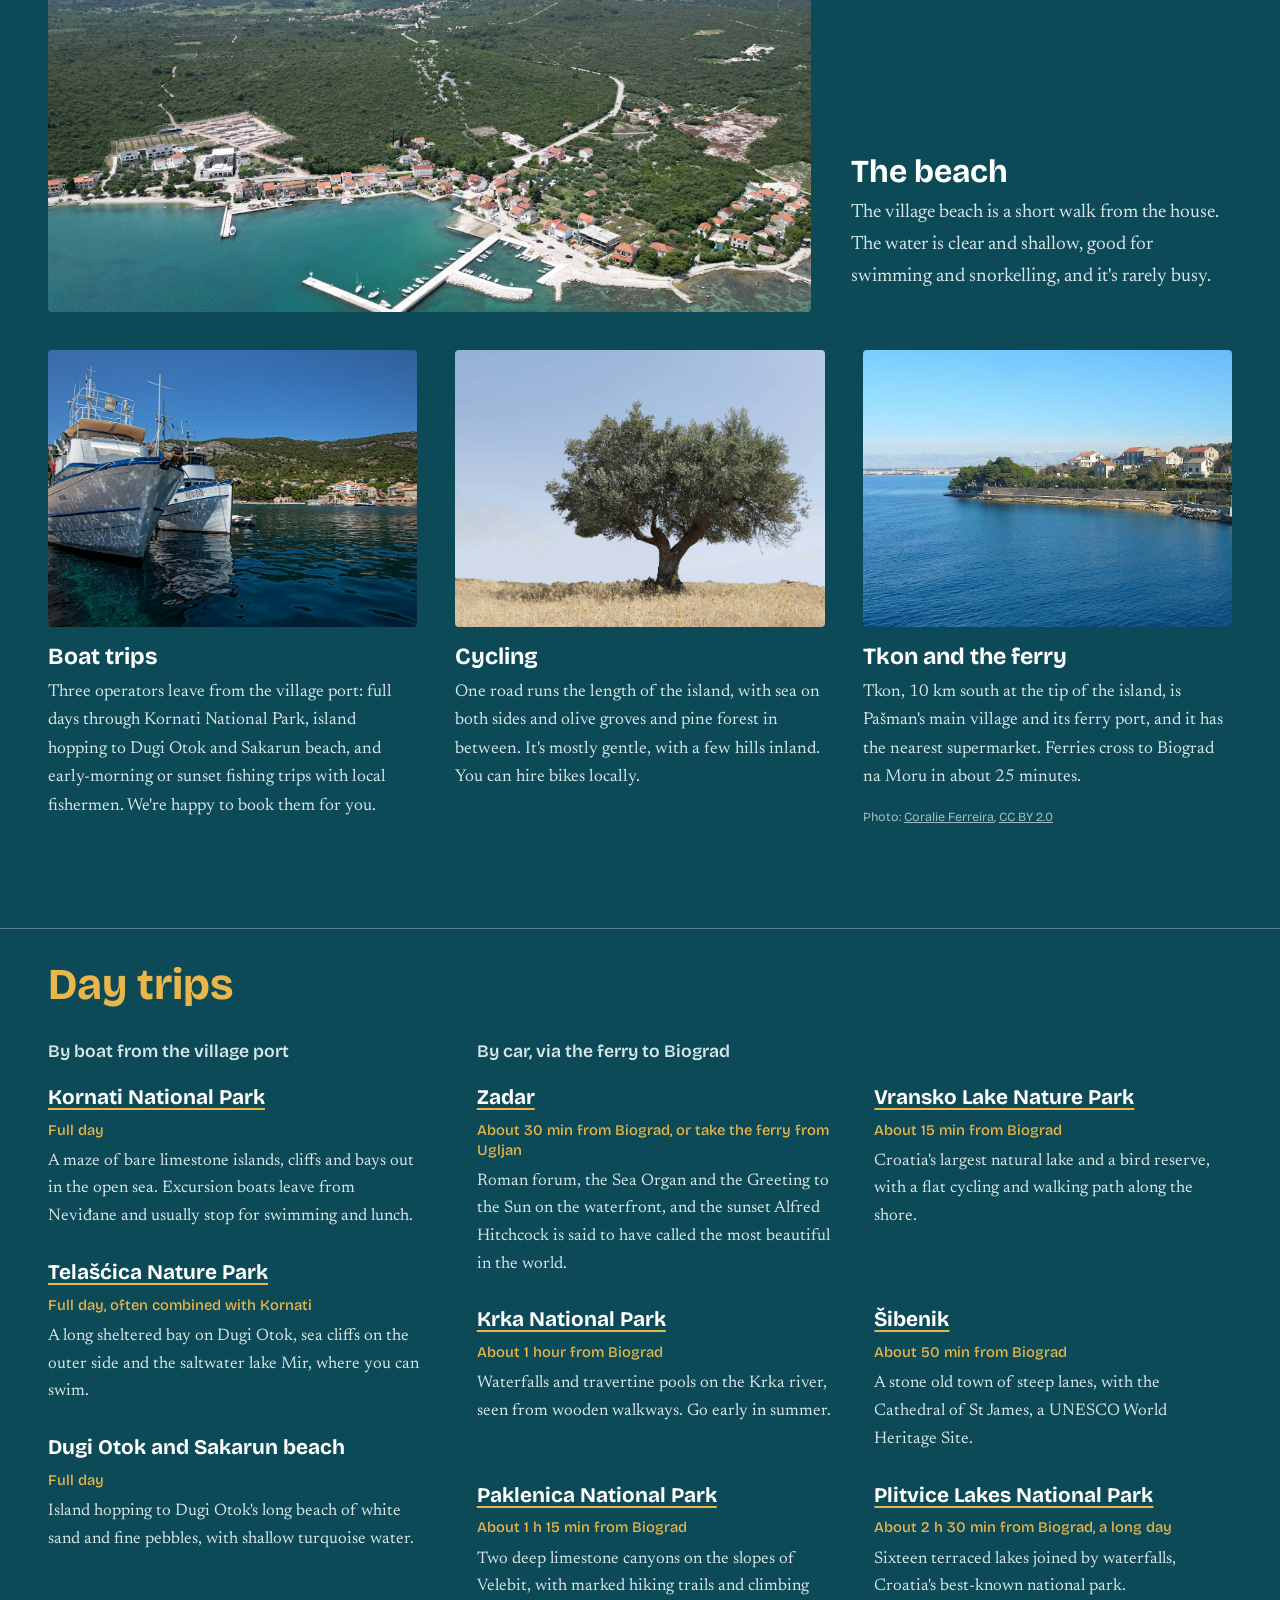
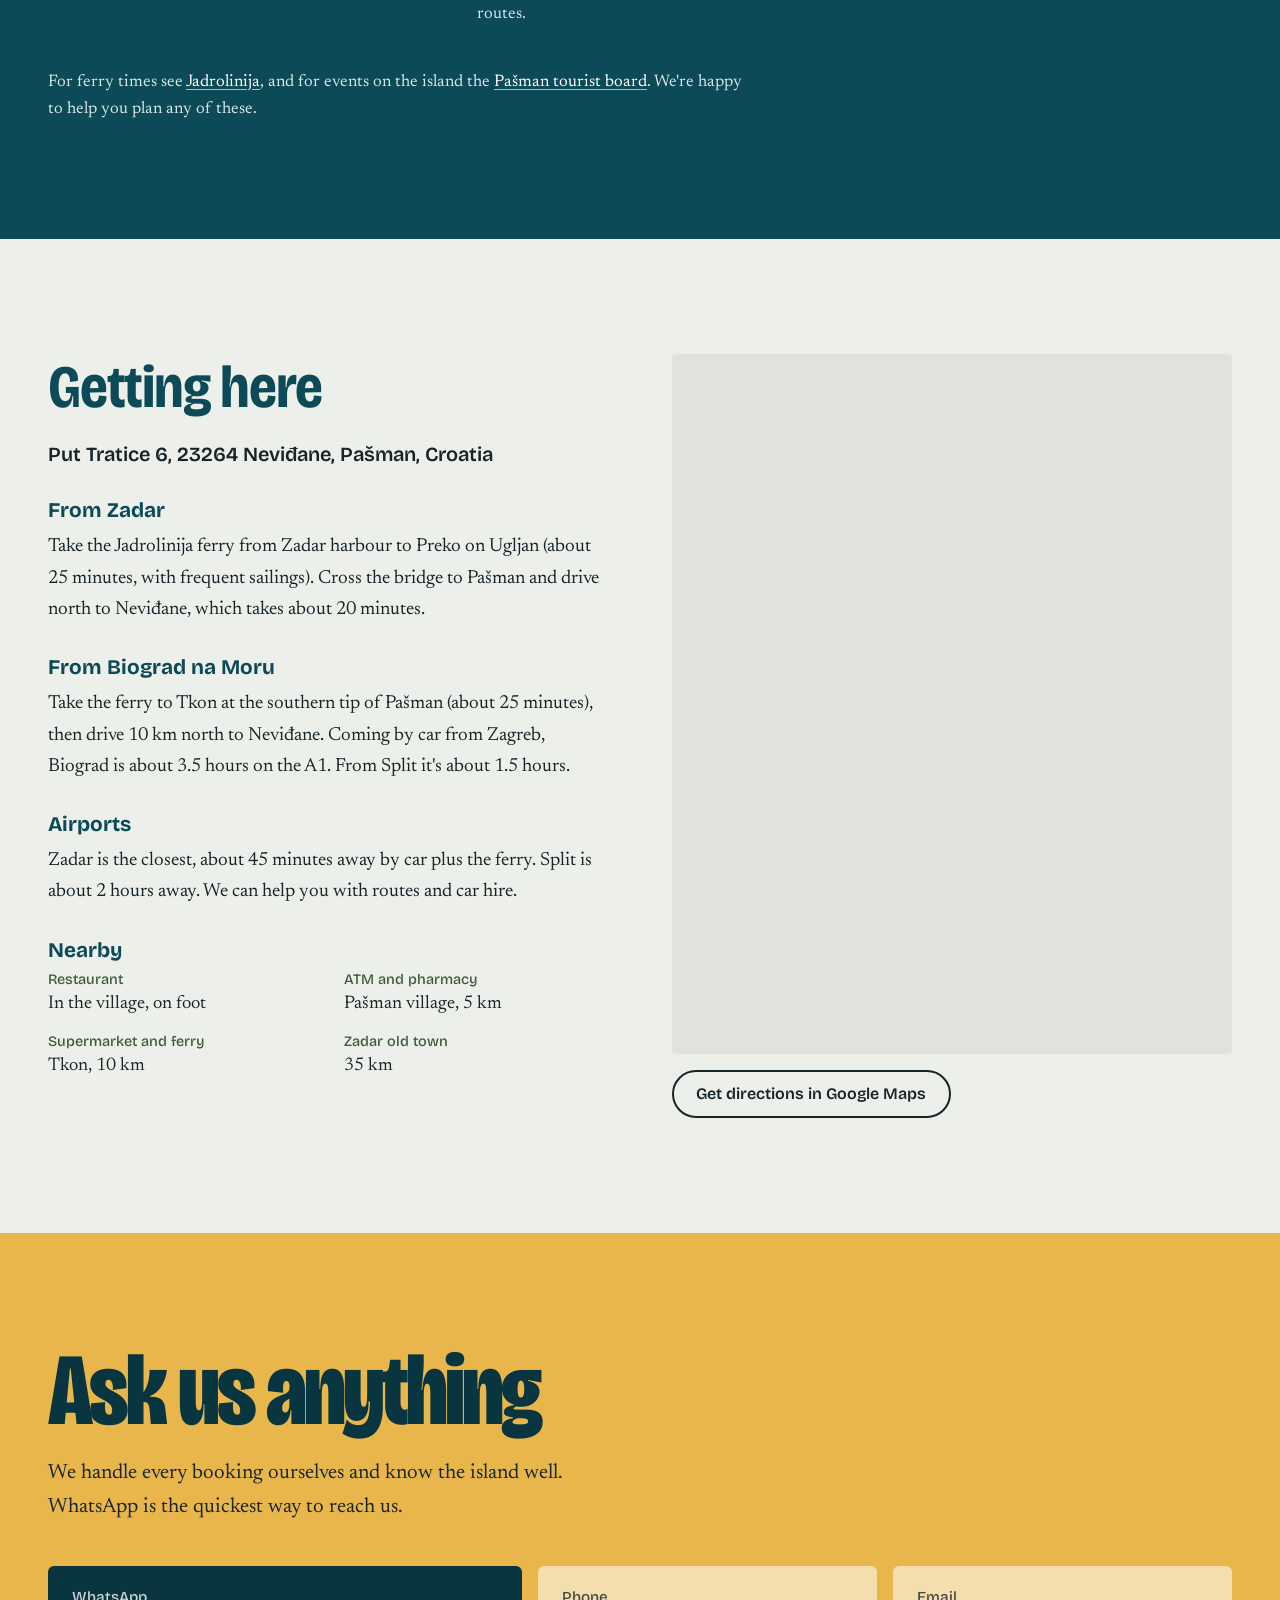
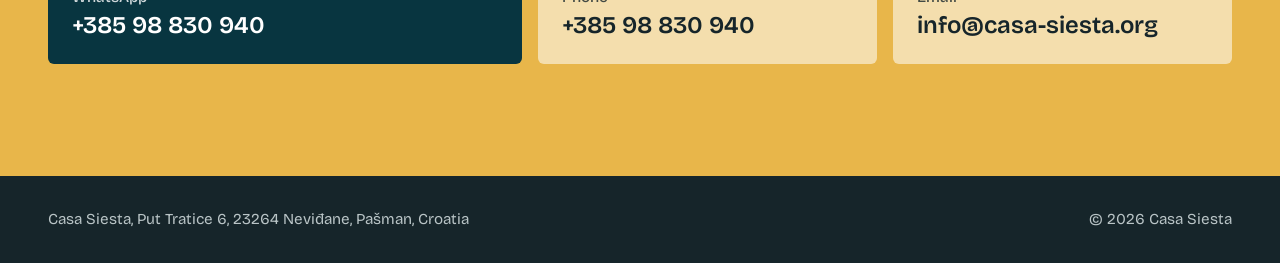
==== commit f6701a20: "New hero photo of Tkon, expanded day trips with park links - Hero: Tkon, Pašman (Andres rus, CC BY-S" ====
--- a/index.html
+++ b/index.html
@@ -58,7 +58,8 @@
 
   <main id="top">
     <section class="hero" aria-labelledby="hero-title">
-      <img class="hero-img" src="img/hero.jpg" alt="Roof terrace with a white curtain and shade sail, looking over pine trees to the sea" fetchpriority="high">
+      <img class="hero-img" src="img/hero.jpg" alt="Red-roofed stone houses of Tkon on Pašman above a blue channel full of sailboats, with mainland mountains behind" fetchpriority="high">
+      <p class="hero-credit">Tkon, Pašman. Photo: <a href="https://commons.wikimedia.org/wiki/File:Tkon.JPG" target="_blank" rel="noopener">Andres rus</a>, <a href="https://creativecommons.org/licenses/by-sa/3.0/" target="_blank" rel="noopener">CC BY-SA 3.0</a></p>
       <div class="hero-text">
         <h1 id="hero-title">Casa<br>Siesta</h1>
         <p class="hero-lede">Two holiday apartments in Neviđane, a fishing village on the quiet island of Pašman, Croatia. The beach is a short walk away and the pace is slow.</p>
@@ -162,19 +163,75 @@
           </div>
         </article>
         <article class="thing">
-          <img src="img/island/telascica.jpg" alt="Cliffs dropping into the open sea" loading="lazy">
+          <img src="img/island/tkon.jpg" alt="Stone houses along the shore seen from the ferry, with the mainland mountains behind" loading="lazy">
           <div>
-            <h3>Telašćica Nature Park</h3>
-            <p>At the southern end of Dugi Otok: a sheltered bay, cliffs above the open sea and a saltwater lake. You can get there on a boat trip from the port.</p>
+            <h3>Tkon and the ferry</h3>
+            <p>Tkon, 10 km south at the tip of the island, is Pašman's main village and its ferry port, and it has the nearest supermarket. Ferries cross to Biograd na Moru in about 25 minutes.</p>
+            <p class="photo-credit">Photo: <a href="https://commons.wikimedia.org/wiki/File:Trip_to_Croatia-Day_3-Zadar-Trip_to_Pasman_island_(2240106149).jpg" target="_blank" rel="noopener">Coralie Ferreira</a>, <a href="https://creativecommons.org/licenses/by/2.0/" target="_blank" rel="noopener">CC BY 2.0</a></p>
           </div>
         </article>
-        <article class="thing thing-text">
-          <div>
-            <h3>Day trips</h3>
-            <p><strong>Zadar</strong> is worth a full day for its Roman ruins, the Sea Organ and its famous sunsets. <strong>Biograd na Moru</strong> is 25 minutes away by ferry from Tkon, and from there you can reach Krka National Park and Split.</p>
-          </div>
-        </article>
-      </div>
+      </div>
+
+      <div class="wrap trips" aria-labelledby="trips-title">
+        <h3 id="trips-title" class="trips-title">Day trips</h3>
+        <div class="trips-groups">
+          <div class="trip-group">
+            <h4>By boat from the village port</h4>
+            <ul class="trip-list">
+              <li>
+                <a href="https://www.np-kornati.hr/index.php?lang=en" target="_blank" rel="noopener">Kornati National Park</a>
+                <span class="trip-meta">Full day</span>
+                <p>A maze of bare limestone islands, cliffs and bays out in the open sea. Excursion boats leave from Neviđane and usually stop for swimming and lunch.</p>
+              </li>
+              <li>
+                <a href="https://pp-telascica.hr/" target="_blank" rel="noopener">Telašćica Nature Park</a>
+                <span class="trip-meta">Full day, often combined with Kornati</span>
+                <p>A long sheltered bay on Dugi Otok, sea cliffs on the outer side and the saltwater lake Mir, where you can swim.</p>
+              </li>
+              <li>
+                <span class="trip-name">Dugi Otok and Sakarun beach</span>
+                <span class="trip-meta">Full day</span>
+                <p>Island hopping to Dugi Otok's long beach of white sand and fine pebbles, with shallow turquoise water.</p>
+              </li>
+            </ul>
+          </div>
+          <div class="trip-group">
+            <h4>By car, via the ferry to Biograd</h4>
+            <ul class="trip-list">
+              <li>
+                <a href="https://zadar.travel/" target="_blank" rel="noopener">Zadar</a>
+                <span class="trip-meta">About 30 min from Biograd, or take the ferry from Ugljan</span>
+                <p>Roman forum, the Sea Organ and the Greeting to the Sun on the waterfront, and the sunset Alfred Hitchcock is said to have called the most beautiful in the world.</p>
+              </li>
+              <li>
+                <a href="https://www.pp-vransko-jezero.hr/en/" target="_blank" rel="noopener">Vransko Lake Nature Park</a>
+                <span class="trip-meta">About 15 min from Biograd</span>
+                <p>Croatia's largest natural lake and a bird reserve, with a flat cycling and walking path along the shore.</p>
+              </li>
+              <li>
+                <a href="https://www.npkrka.hr/" target="_blank" rel="noopener">Krka National Park</a>
+                <span class="trip-meta">About 1 hour from Biograd</span>
+                <p>Waterfalls and travertine pools on the Krka river, seen from wooden walkways. Go early in summer.</p>
+              </li>
+              <li>
+                <a href="https://www.visitsibenik.hr/en/" target="_blank" rel="noopener">Šibenik</a>
+                <span class="trip-meta">About 50 min from Biograd</span>
+                <p>A stone old town of steep lanes, with the Cathedral of St James, a UNESCO World Heritage Site.</p>
+              </li>
+              <li>
+                <a href="https://www.np-paklenica.hr/en/" target="_blank" rel="noopener">Paklenica National Park</a>
+                <span class="trip-meta">About 1 h 15 min from Biograd</span>
+                <p>Two deep limestone canyons on the slopes of Velebit, with marked hiking trails and climbing routes.</p>
+              </li>
+              <li>
+                <a href="https://np-plitvicka-jezera.hr/en/" target="_blank" rel="noopener">Plitvice Lakes National Park</a>
+                <span class="trip-meta">About 2 h 30 min from Biograd, a long day</span>
+                <p>Sixteen terraced lakes joined by waterfalls, Croatia's best-known national park.</p>
+              </li>
+            </ul>
+          </div>
+        </div>
+        <p class="trips-note">For ferry times see <a href="https://www.jadrolinija.hr/en" target="_blank" rel="noopener">Jadrolinija</a>, and for events on the island the <a href="https://www.pasman.hr/en" target="_blank" rel="noopener">Pašman tourist board</a>. We're happy to help you plan any of these.</p>
     </section>
 
     <section id="getting-here" class="getting" aria-labelledby="getting-title">
--- a/styles.css
+++ b/styles.css
@@ -97,6 +97,12 @@
   grid-column: 2; grid-row: 1;
   width: 100%; height: 100%; object-fit: cover; object-position: 50% 60%;
 }
+.hero-credit {
+  position: absolute; top: .75rem; right: .9rem; z-index: 3; margin: 0;
+  font: 400 .75rem/1.3 var(--sans); color: #fff;
+  background: rgba(8, 53, 64, .55); padding: .25rem .5rem; border-radius: 3px;
+}
+.hero-credit a { color: inherit; }
 .hero-text {
   grid-column: 1 / -1; grid-row: 1;
   align-self: end;
@@ -215,6 +221,8 @@
 .thing img { width: 100%; aspect-ratio: 4 / 3; object-fit: cover; border-radius: 4px; margin-bottom: 1.1rem; }
 .thing h3 { font-size: 1.45rem; font-weight: 700; margin-bottom: .5rem; }
 .thing p { font-size: 1.08rem; color: #d8e6e8; }
+.thing .photo-credit { font: 400 .78rem/1.3 var(--sans); color: #9fbcc1; margin-top: .25rem; }
+.thing .photo-credit a { color: inherit; }
 .thing-wide {
   grid-column: span 3;
   display: grid; grid-template-columns: minmax(0, 2fr) minmax(0, 1fr); gap: 2.5rem; align-items: end;
@@ -222,9 +230,23 @@
 .thing-wide img { aspect-ratio: 16 / 8; margin: 0; }
 .thing-wide h3 { font-size: 2rem; }
 .thing-wide p { font-size: 1.2rem; }
-.thing-text { grid-column: span 3; columns: 2; column-gap: 2.5rem; align-self: end; border-top: 1px solid rgba(255,255,255,.3); padding-top: 1.25rem; }
-.thing-text h3 { column-span: all; }
-.thing-text strong { color: var(--white); font-weight: 600; }
+
+.trips {
+  margin-top: clamp(3.5rem, 7vw, 6rem);
+  padding-top: 2rem; border-top: 1px solid rgba(255, 255, 255, .3);
+}
+.trips-title { font-size: clamp(2rem, 3.5vw, 2.75rem); font-weight: 700; color: var(--awning); margin-bottom: 2rem; }
+.trips-groups { display: grid; grid-template-columns: minmax(0, 1fr) minmax(0, 2fr); gap: clamp(2rem, 4vw, 4rem); }
+.trip-group h4 { font: 600 1.1rem/1.3 var(--sans); color: #d8e6e8; margin: 0 0 1.25rem; }
+.trip-list { list-style: none; margin: 0; padding: 0; display: grid; gap: 1.75rem; }
+.trip-group:last-child .trip-list { grid-template-columns: repeat(2, minmax(0, 1fr)); gap: 1.75rem 2.5rem; }
+.trip-list a, .trip-name { display: inline-block; font: 700 1.3rem/1.25 var(--sans); color: var(--white); }
+.trip-list a { text-decoration: underline; text-decoration-color: var(--awning); text-decoration-thickness: 2px; text-underline-offset: .2em; }
+.trip-list a:hover { color: var(--awning); }
+.trip-meta { display: block; font: 500 .92rem/1.35 var(--sans); color: var(--awning); margin: .35rem 0 .45rem; }
+.trip-list p { margin: 0; font-size: 1.05rem; color: #d8e6e8; }
+.trips-note { margin: 2.5rem 0 0; font-size: 1.05rem; color: #d8e6e8; max-width: 44rem; }
+.trips-note a { color: var(--white); text-decoration-color: var(--awning); text-underline-offset: .2em; }
 
 /* Getting here */
 
@@ -306,14 +328,15 @@
   .hero { grid-template-columns: 1fr; grid-template-rows: auto auto; height: auto; }
   .hero-img { grid-column: 1; height: clamp(20rem, 62svh, 34rem); }
   .hero-text { grid-column: 1; grid-row: 2; padding-top: 0; }
-  .hero h1 { margin: -.62em 0 1.5rem; margin-right: 0; font-size: clamp(5rem, 24vw, 10rem); }
+  .hero h1 { margin: -.3em 0 1.5rem; margin-right: 0; font-size: clamp(5rem, 24vw, 10rem); }
 
   .apt, .apt-flip { grid-template-columns: 1fr; }
   .apt-flip .apt-single { order: 0; }
   .both, .island-head, .getting-grid { grid-template-columns: 1fr; }
   .things { grid-template-columns: 1fr 1fr; }
-  .thing-wide, .thing-text { grid-column: span 3; columns: 2; column-gap: 2.5rem; }
+  .thing-wide { grid-column: span 2; }
   .contact-ways { grid-template-columns: 1fr; }
+  .trips-groups { grid-template-columns: 1fr; }
   .map { position: static; }
   .map iframe { aspect-ratio: 4 / 3; }
 }
@@ -321,13 +344,14 @@
 @media (max-width: 600px) {
   body { font-size: 1.1rem; }
   .things { grid-template-columns: 1fr; }
-  .thing-wide, .thing-text { grid-column: auto; grid-template-columns: 1fr; gap: 1.1rem; }
+  .thing-wide { grid-column: auto; grid-template-columns: 1fr; gap: 1.1rem; }
   .thing-wide img { aspect-ratio: 4 / 3; }
   .apt-gallery { grid-template-columns: 1fr 1fr; grid-template-rows: auto; aspect-ratio: auto; }
   .g-main { grid-column: span 2; grid-row: auto; aspect-ratio: 4 / 3; }
   .g { aspect-ratio: 1; }
   .g-main { aspect-ratio: 4 / 3; }
   .facts, .nearby { grid-template-columns: 1fr; }
+  .trip-group:last-child .trip-list { grid-template-columns: 1fr; }
   .lightbox[open] { grid-template-columns: 2.5rem 1fr 2.5rem; }
 }
 
